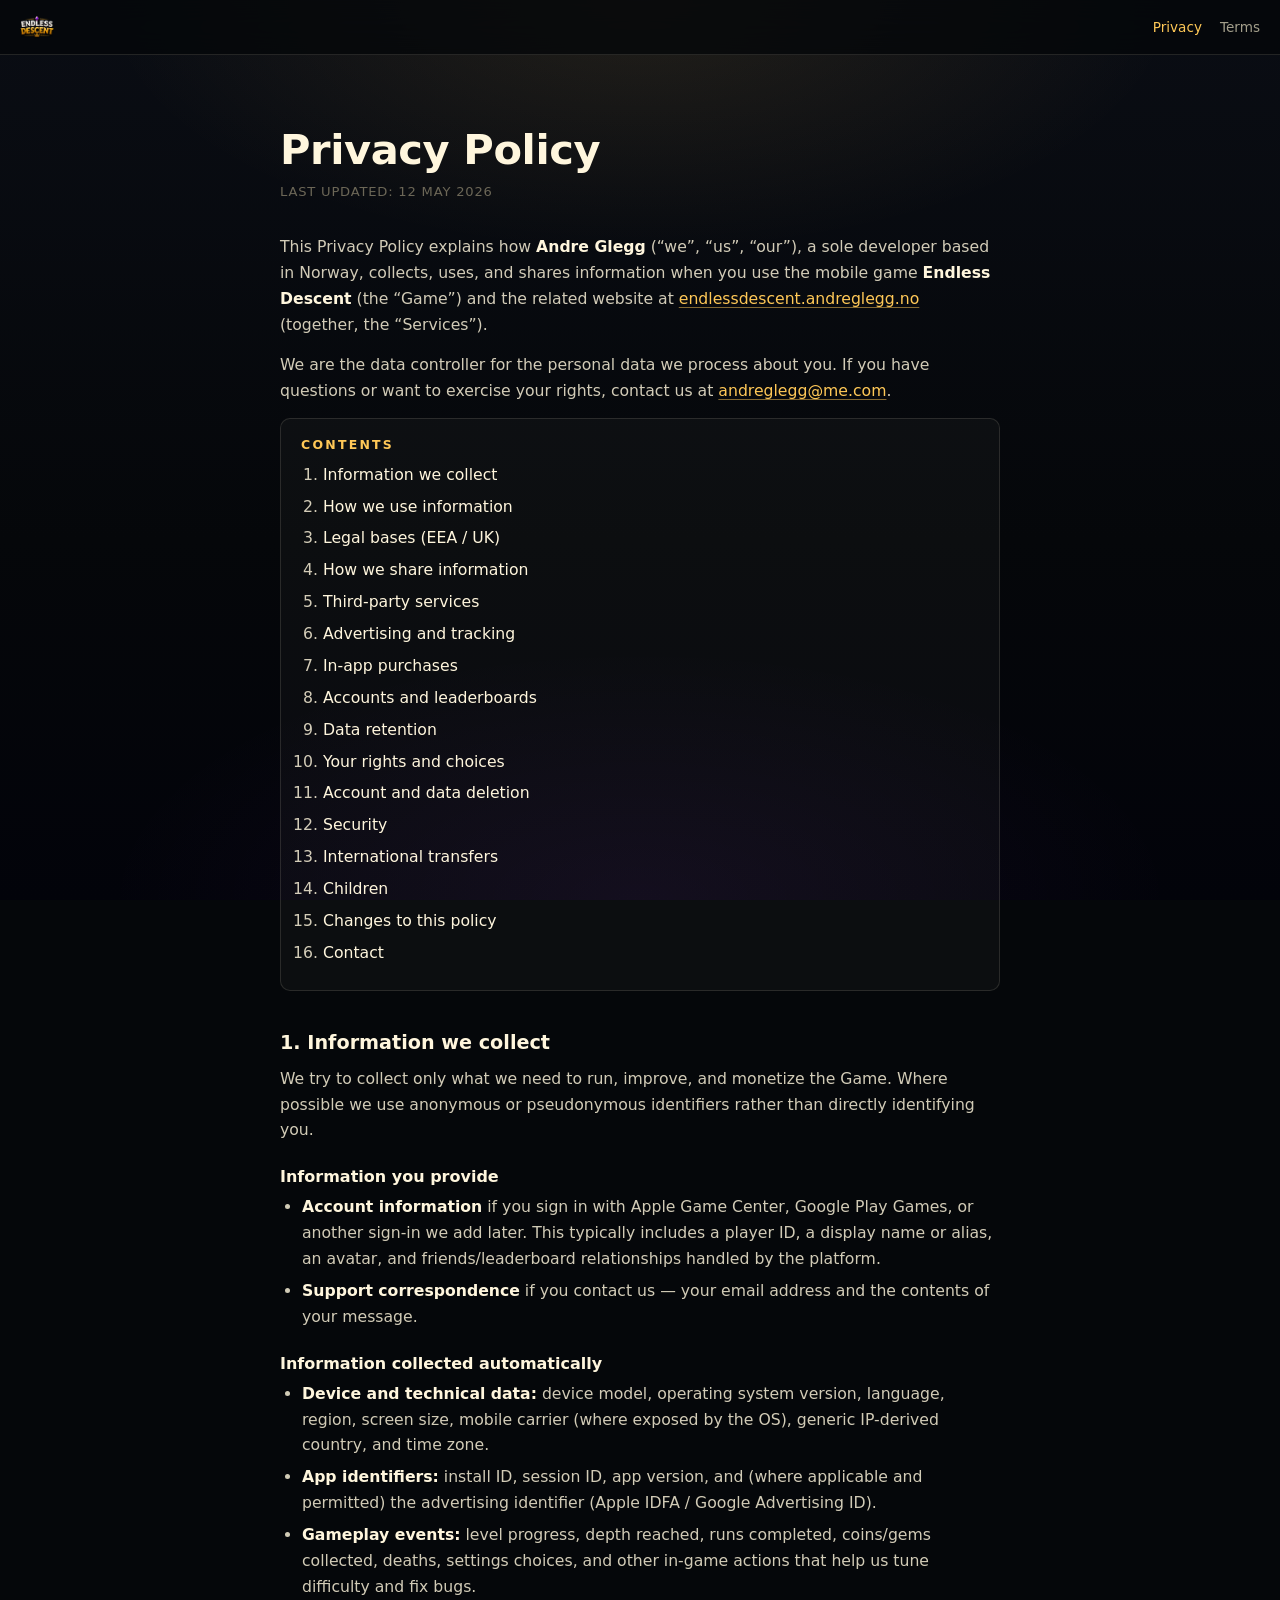
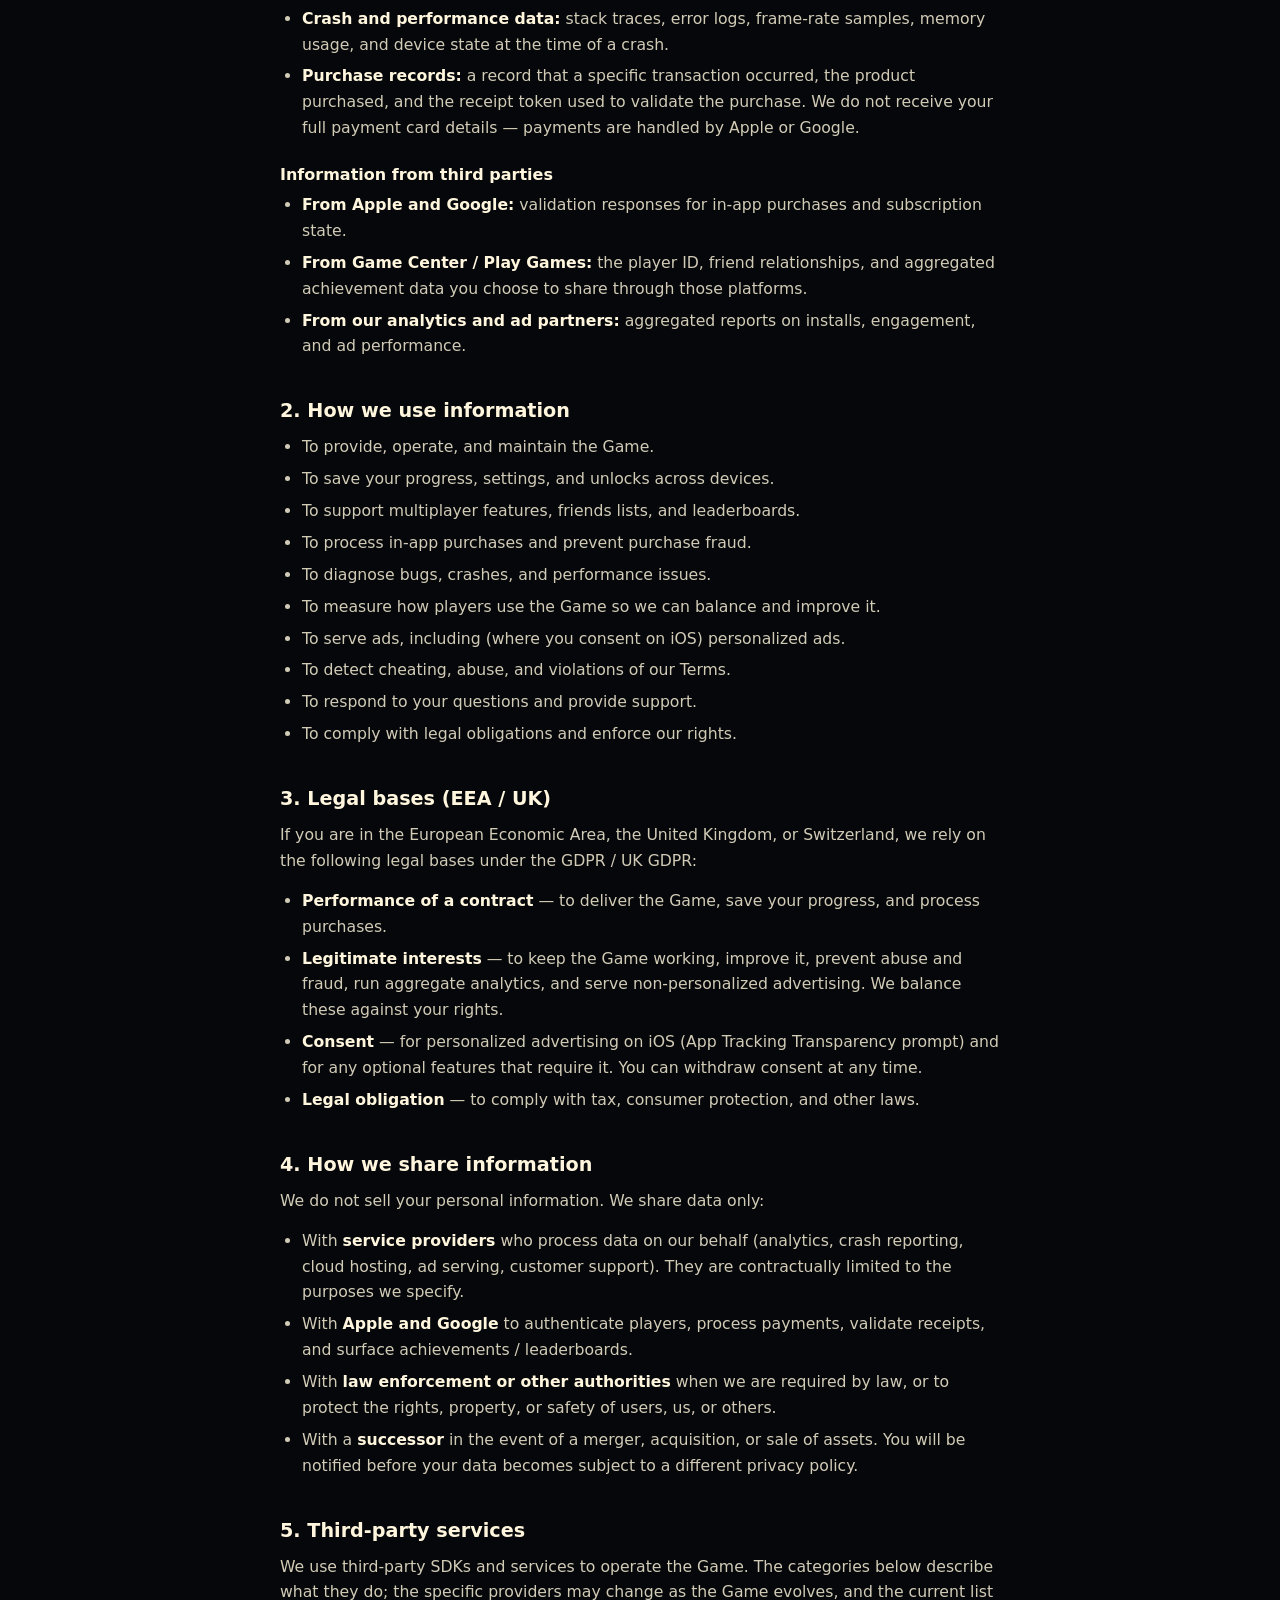
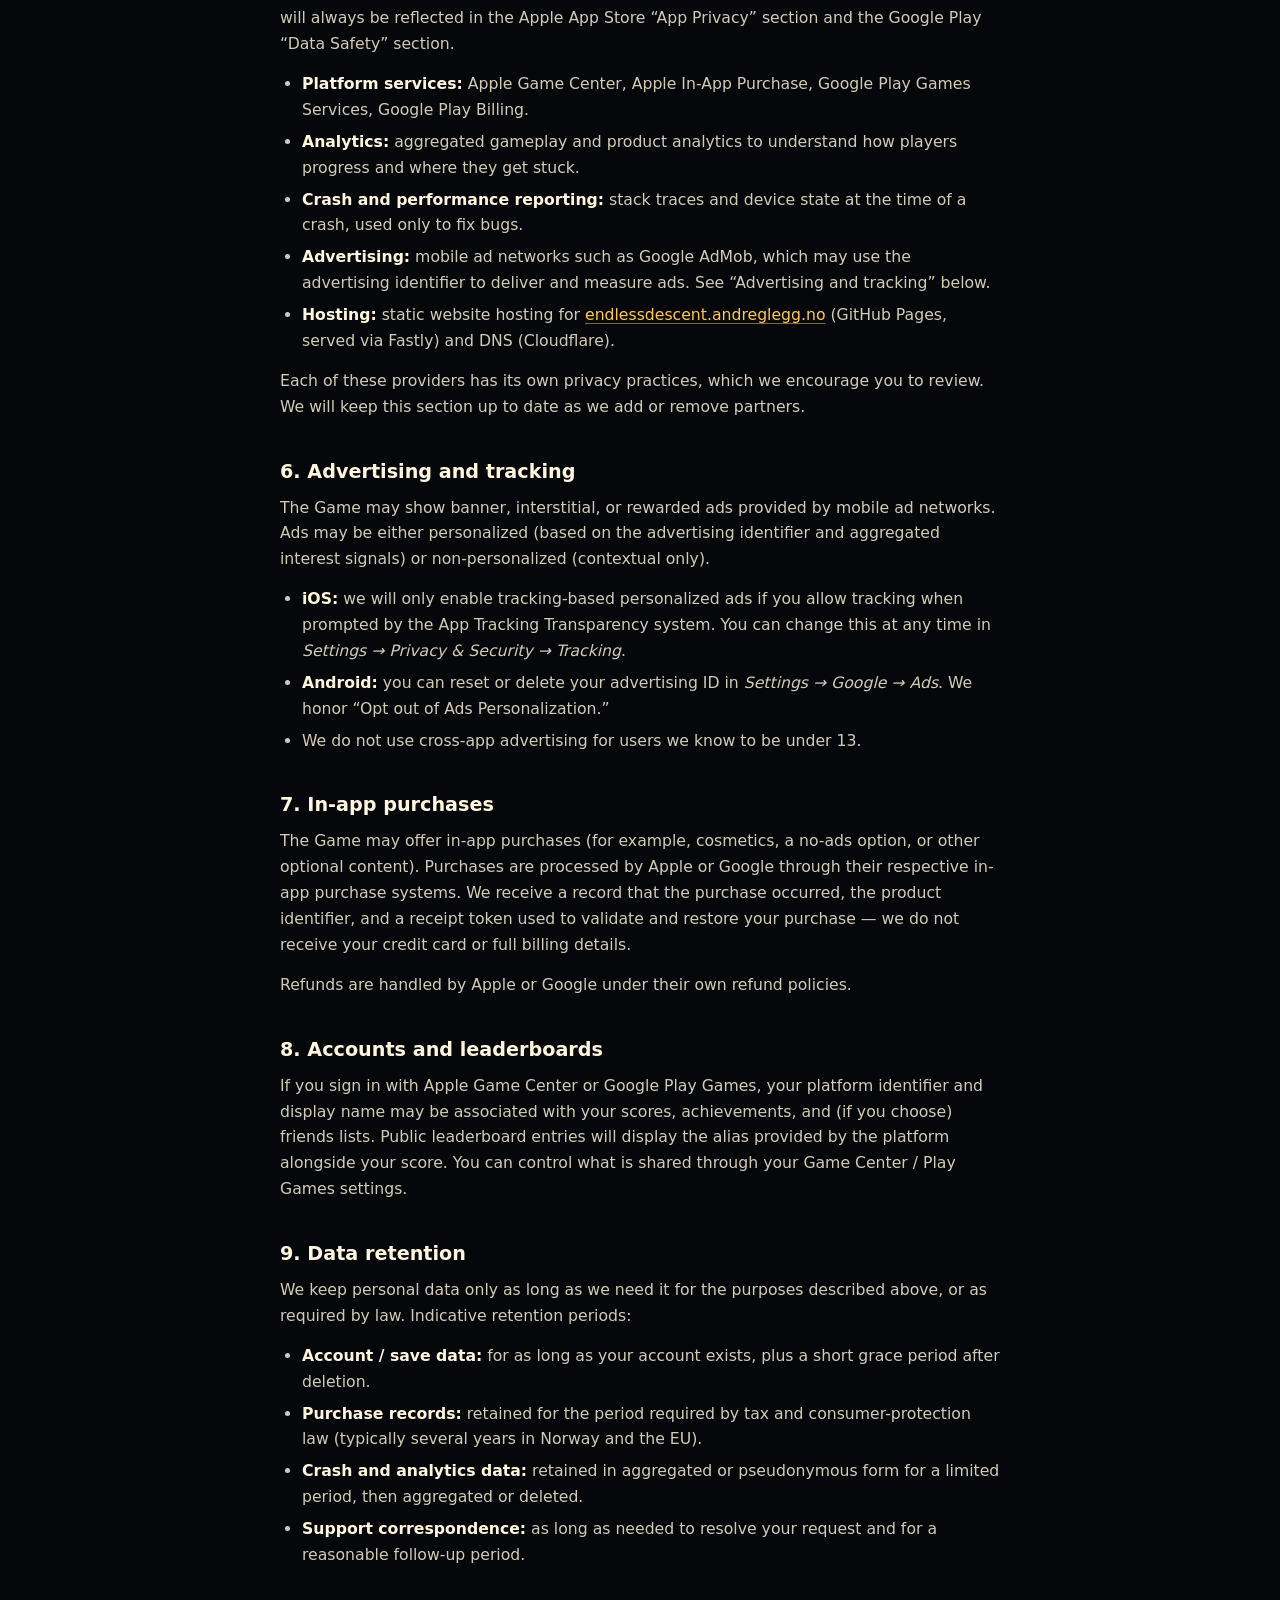
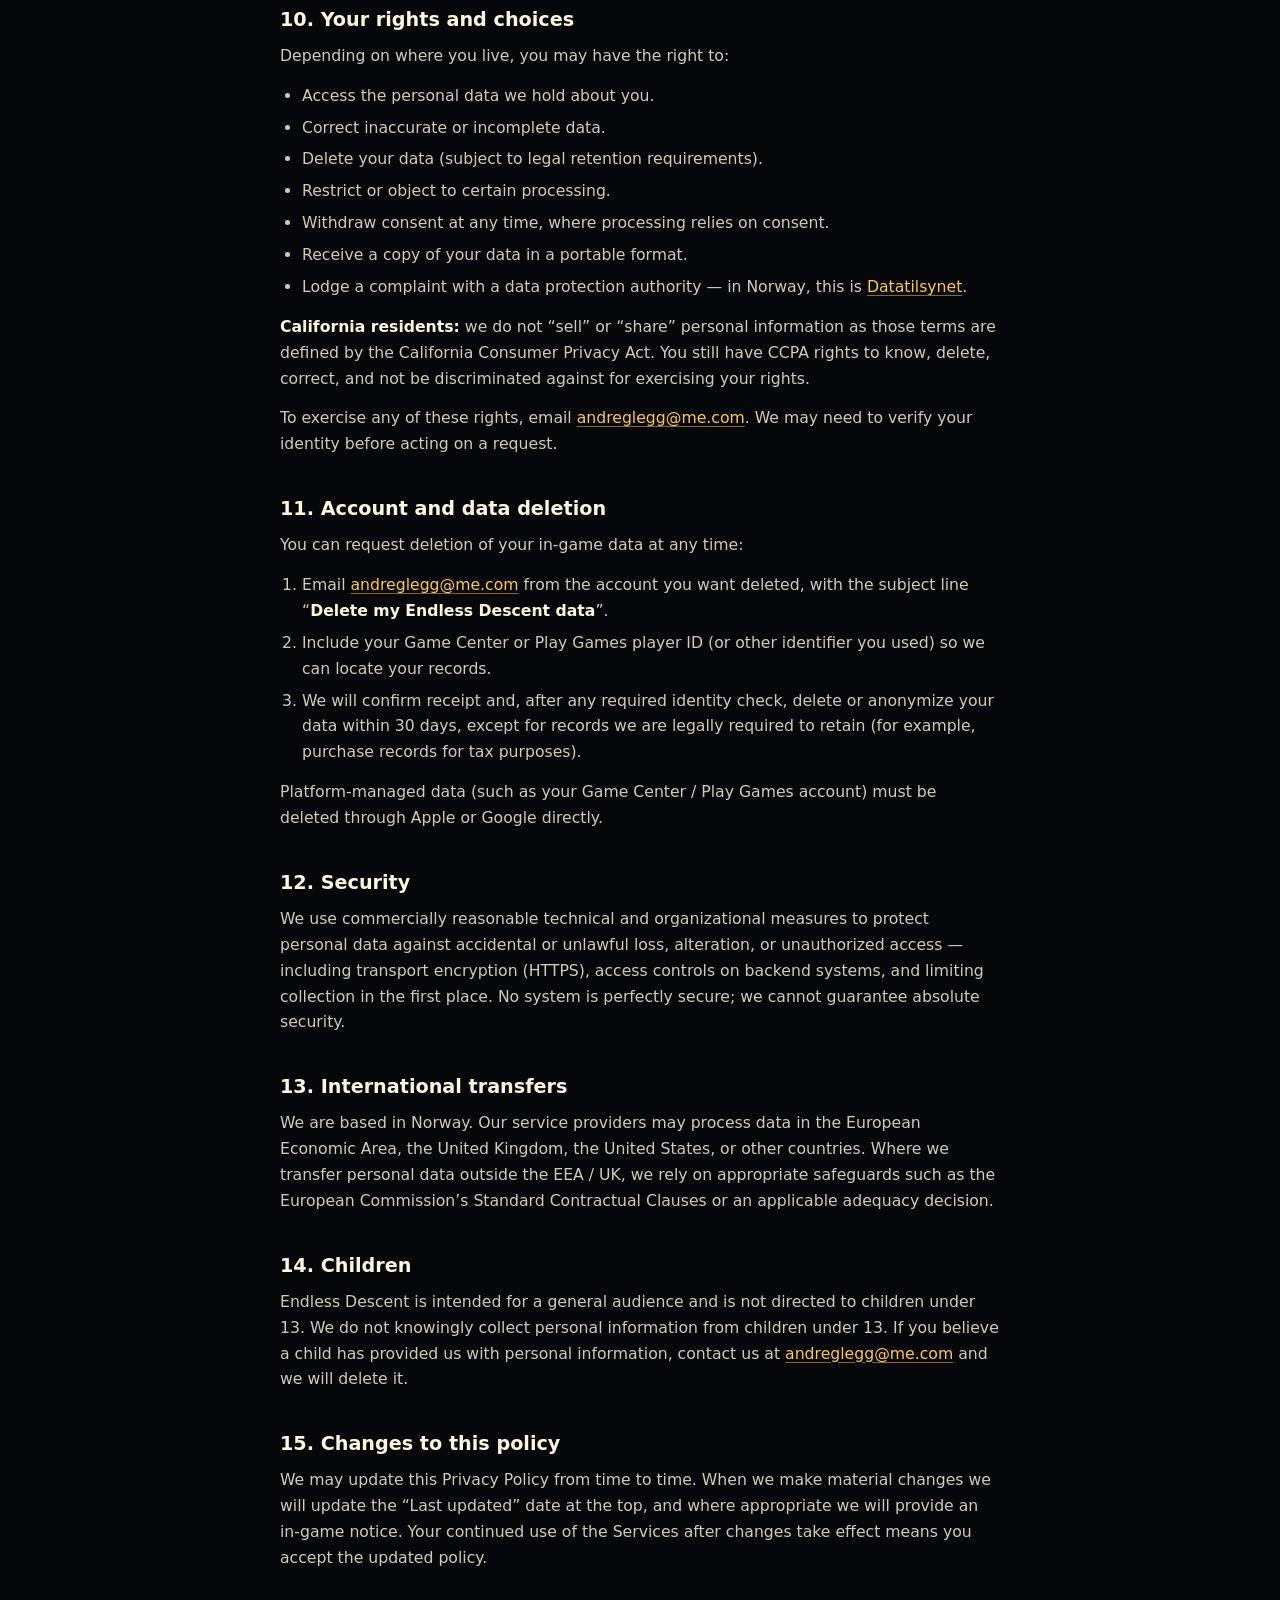
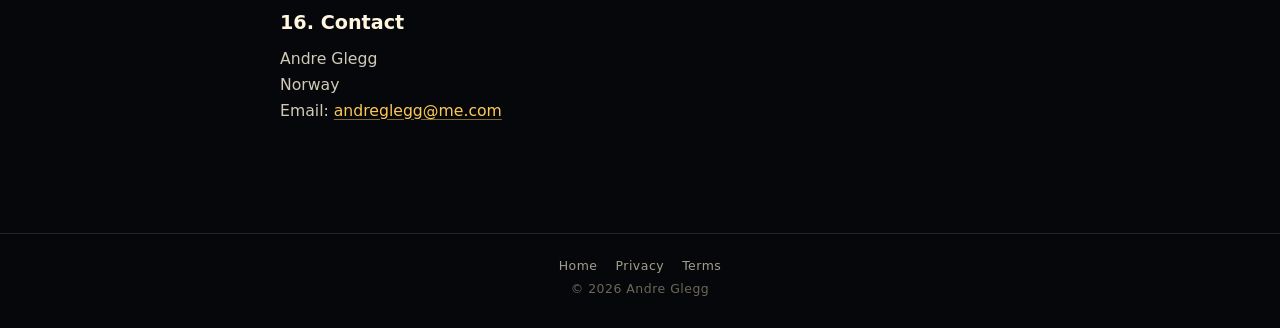
==== privacy/index.html @ 2d3dfd81 "Add Privacy Policy and Terms of Use pages Add /privacy/ and /terms/ as standalone pages with their o" ====
<!doctype html>
<html lang="en">
  <head>
    <meta charset="utf-8">
    <meta name="viewport" content="width=device-width, initial-scale=1, viewport-fit=cover">
    <title>Privacy Policy &middot; Endless Descent</title>
    <meta name="description" content="Privacy policy for the Endless Descent mobile game by Andre Glegg.">
    <meta name="robots" content="index, follow">
    <meta name="theme-color" content="#05070a">
    <link rel="canonical" href="https://endlessdescent.andreglegg.no/privacy/">
    <link rel="stylesheet" href="/docs.css">
  </head>
  <body>
    <header class="page-header">
      <a class="home" href="/">
        <img src="/assets/logo.webp" alt="Endless Descent">
      </a>
      <nav>
        <a href="/privacy/" aria-current="page">Privacy</a>
        <a href="/terms/">Terms</a>
      </nav>
    </header>

    <main class="doc">
      <h1>Privacy Policy</h1>
      <p class="meta">Last updated: 12 May 2026</p>

      <p>
        This Privacy Policy explains how <strong>Andre Glegg</strong>
        (&ldquo;we&rdquo;, &ldquo;us&rdquo;, &ldquo;our&rdquo;), a sole developer based
        in Norway, collects, uses, and shares information when you use the mobile
        game <strong>Endless Descent</strong> (the &ldquo;Game&rdquo;) and the
        related website at
        <a href="https://endlessdescent.andreglegg.no/">endlessdescent.andreglegg.no</a>
        (together, the &ldquo;Services&rdquo;).
      </p>

      <p>
        We are the data controller for the personal data we process about you.
        If you have questions or want to exercise your rights, contact us at
        <a href="mailto:andreglegg@me.com">andreglegg@me.com</a>.
      </p>

      <div class="toc">
        <h2>Contents</h2>
        <ol>
          <li><a href="#info">Information we collect</a></li>
          <li><a href="#use">How we use information</a></li>
          <li><a href="#legal">Legal bases (EEA / UK)</a></li>
          <li><a href="#sharing">How we share information</a></li>
          <li><a href="#third-parties">Third-party services</a></li>
          <li><a href="#ads">Advertising and tracking</a></li>
          <li><a href="#purchases">In-app purchases</a></li>
          <li><a href="#accounts">Accounts and leaderboards</a></li>
          <li><a href="#retention">Data retention</a></li>
          <li><a href="#rights">Your rights and choices</a></li>
          <li><a href="#deletion">Account and data deletion</a></li>
          <li><a href="#security">Security</a></li>
          <li><a href="#transfers">International transfers</a></li>
          <li><a href="#children">Children</a></li>
          <li><a href="#changes">Changes to this policy</a></li>
          <li><a href="#contact">Contact</a></li>
        </ol>
      </div>

      <h2 id="info">1. Information we collect</h2>

      <p>
        We try to collect only what we need to run, improve, and monetize the
        Game. Where possible we use anonymous or pseudonymous identifiers
        rather than directly identifying you.
      </p>

      <h3>Information you provide</h3>
      <ul>
        <li>
          <strong>Account information</strong> if you sign in with Apple Game Center,
          Google Play Games, or another sign-in we add later. This typically includes
          a player ID, a display name or alias, an avatar, and friends/leaderboard
          relationships handled by the platform.
        </li>
        <li>
          <strong>Support correspondence</strong> if you contact us &mdash; your email
          address and the contents of your message.
        </li>
      </ul>

      <h3>Information collected automatically</h3>
      <ul>
        <li>
          <strong>Device and technical data:</strong> device model, operating system
          version, language, region, screen size, mobile carrier (where exposed by
          the OS), generic IP-derived country, and time zone.
        </li>
        <li>
          <strong>App identifiers:</strong> install ID, session ID, app version,
          and (where applicable and permitted) the advertising identifier
          (Apple IDFA / Google Advertising ID).
        </li>
        <li>
          <strong>Gameplay events:</strong> level progress, depth reached, runs
          completed, coins/gems collected, deaths, settings choices, and other
          in-game actions that help us tune difficulty and fix bugs.
        </li>
        <li>
          <strong>Crash and performance data:</strong> stack traces, error logs,
          frame-rate samples, memory usage, and device state at the time of a crash.
        </li>
        <li>
          <strong>Purchase records:</strong> a record that a specific transaction
          occurred, the product purchased, and the receipt token used to validate
          the purchase. We do not receive your full payment card details &mdash;
          payments are handled by Apple or Google.
        </li>
      </ul>

      <h3>Information from third parties</h3>
      <ul>
        <li>
          <strong>From Apple and Google:</strong> validation responses for in-app
          purchases and subscription state.
        </li>
        <li>
          <strong>From Game Center / Play Games:</strong> the player ID, friend
          relationships, and aggregated achievement data you choose to share through
          those platforms.
        </li>
        <li>
          <strong>From our analytics and ad partners:</strong> aggregated reports
          on installs, engagement, and ad performance.
        </li>
      </ul>

      <h2 id="use">2. How we use information</h2>
      <ul>
        <li>To provide, operate, and maintain the Game.</li>
        <li>To save your progress, settings, and unlocks across devices.</li>
        <li>To support multiplayer features, friends lists, and leaderboards.</li>
        <li>To process in-app purchases and prevent purchase fraud.</li>
        <li>To diagnose bugs, crashes, and performance issues.</li>
        <li>To measure how players use the Game so we can balance and improve it.</li>
        <li>To serve ads, including (where you consent on iOS) personalized ads.</li>
        <li>To detect cheating, abuse, and violations of our Terms.</li>
        <li>To respond to your questions and provide support.</li>
        <li>To comply with legal obligations and enforce our rights.</li>
      </ul>

      <h2 id="legal">3. Legal bases (EEA / UK)</h2>
      <p>
        If you are in the European Economic Area, the United Kingdom, or Switzerland,
        we rely on the following legal bases under the GDPR / UK GDPR:
      </p>
      <ul>
        <li>
          <strong>Performance of a contract</strong> &mdash; to deliver the Game,
          save your progress, and process purchases.
        </li>
        <li>
          <strong>Legitimate interests</strong> &mdash; to keep the Game working,
          improve it, prevent abuse and fraud, run aggregate analytics, and serve
          non-personalized advertising. We balance these against your rights.
        </li>
        <li>
          <strong>Consent</strong> &mdash; for personalized advertising on iOS
          (App Tracking Transparency prompt) and for any optional features that
          require it. You can withdraw consent at any time.
        </li>
        <li>
          <strong>Legal obligation</strong> &mdash; to comply with tax, consumer
          protection, and other laws.
        </li>
      </ul>

      <h2 id="sharing">4. How we share information</h2>
      <p>We do not sell your personal information. We share data only:</p>
      <ul>
        <li>
          With <strong>service providers</strong> who process data on our behalf
          (analytics, crash reporting, cloud hosting, ad serving, customer support).
          They are contractually limited to the purposes we specify.
        </li>
        <li>
          With <strong>Apple and Google</strong> to authenticate players, process
          payments, validate receipts, and surface achievements / leaderboards.
        </li>
        <li>
          With <strong>law enforcement or other authorities</strong> when we are
          required by law, or to protect the rights, property, or safety of users,
          us, or others.
        </li>
        <li>
          With a <strong>successor</strong> in the event of a merger, acquisition,
          or sale of assets. You will be notified before your data becomes subject
          to a different privacy policy.
        </li>
      </ul>

      <h2 id="third-parties">5. Third-party services</h2>
      <p>
        We use third-party SDKs and services to operate the Game. The categories
        below describe what they do; the specific providers may change as the Game
        evolves, and the current list will always be reflected in the Apple App Store
        &ldquo;App Privacy&rdquo; section and the Google Play &ldquo;Data Safety&rdquo;
        section.
      </p>
      <ul>
        <li>
          <strong>Platform services:</strong> Apple Game Center, Apple In-App
          Purchase, Google Play Games Services, Google Play Billing.
        </li>
        <li>
          <strong>Analytics:</strong> aggregated gameplay and product analytics
          to understand how players progress and where they get stuck.
        </li>
        <li>
          <strong>Crash and performance reporting:</strong> stack traces and device
          state at the time of a crash, used only to fix bugs.
        </li>
        <li>
          <strong>Advertising:</strong> mobile ad networks such as Google AdMob,
          which may use the advertising identifier to deliver and measure ads.
          See &ldquo;Advertising and tracking&rdquo; below.
        </li>
        <li>
          <strong>Hosting:</strong> static website hosting for
          <a href="https://endlessdescent.andreglegg.no/">endlessdescent.andreglegg.no</a>
          (GitHub Pages, served via Fastly) and DNS (Cloudflare).
        </li>
      </ul>
      <p>
        Each of these providers has its own privacy practices, which we encourage
        you to review. We will keep this section up to date as we add or remove
        partners.
      </p>

      <h2 id="ads">6. Advertising and tracking</h2>
      <p>
        The Game may show banner, interstitial, or rewarded ads provided by mobile
        ad networks. Ads may be either personalized (based on the advertising
        identifier and aggregated interest signals) or non-personalized
        (contextual only).
      </p>
      <ul>
        <li>
          <strong>iOS:</strong> we will only enable tracking-based personalized ads
          if you allow tracking when prompted by the App Tracking Transparency
          system. You can change this at any time in
          <em>Settings &rarr; Privacy &amp; Security &rarr; Tracking</em>.
        </li>
        <li>
          <strong>Android:</strong> you can reset or delete your advertising ID in
          <em>Settings &rarr; Google &rarr; Ads</em>. We honor &ldquo;Opt out of
          Ads Personalization.&rdquo;
        </li>
        <li>
          We do not use cross-app advertising for users we know to be under 13.
        </li>
      </ul>

      <h2 id="purchases">7. In-app purchases</h2>
      <p>
        The Game may offer in-app purchases (for example, cosmetics, a no-ads
        option, or other optional content). Purchases are processed by Apple or
        Google through their respective in-app purchase systems. We receive a
        record that the purchase occurred, the product identifier, and a receipt
        token used to validate and restore your purchase &mdash; we do not receive
        your credit card or full billing details.
      </p>
      <p>
        Refunds are handled by Apple or Google under their own refund policies.
      </p>

      <h2 id="accounts">8. Accounts and leaderboards</h2>
      <p>
        If you sign in with Apple Game Center or Google Play Games, your platform
        identifier and display name may be associated with your scores, achievements,
        and (if you choose) friends lists. Public leaderboard entries will display
        the alias provided by the platform alongside your score. You can control
        what is shared through your Game Center / Play Games settings.
      </p>

      <h2 id="retention">9. Data retention</h2>
      <p>
        We keep personal data only as long as we need it for the purposes described
        above, or as required by law. Indicative retention periods:
      </p>
      <ul>
        <li>
          <strong>Account / save data:</strong> for as long as your account exists,
          plus a short grace period after deletion.
        </li>
        <li>
          <strong>Purchase records:</strong> retained for the period required by
          tax and consumer-protection law (typically several years in Norway and
          the EU).
        </li>
        <li>
          <strong>Crash and analytics data:</strong> retained in aggregated or
          pseudonymous form for a limited period, then aggregated or deleted.
        </li>
        <li>
          <strong>Support correspondence:</strong> as long as needed to resolve
          your request and for a reasonable follow-up period.
        </li>
      </ul>

      <h2 id="rights">10. Your rights and choices</h2>
      <p>
        Depending on where you live, you may have the right to:
      </p>
      <ul>
        <li>Access the personal data we hold about you.</li>
        <li>Correct inaccurate or incomplete data.</li>
        <li>Delete your data (subject to legal retention requirements).</li>
        <li>Restrict or object to certain processing.</li>
        <li>Withdraw consent at any time, where processing relies on consent.</li>
        <li>Receive a copy of your data in a portable format.</li>
        <li>
          Lodge a complaint with a data protection authority &mdash; in Norway,
          this is
          <a href="https://www.datatilsynet.no/">Datatilsynet</a>.
        </li>
      </ul>
      <p>
        <strong>California residents:</strong> we do not &ldquo;sell&rdquo; or
        &ldquo;share&rdquo; personal information as those terms are defined by the
        California Consumer Privacy Act. You still have CCPA rights to know, delete,
        correct, and not be discriminated against for exercising your rights.
      </p>
      <p>
        To exercise any of these rights, email
        <a href="mailto:andreglegg@me.com">andreglegg@me.com</a>. We may need to
        verify your identity before acting on a request.
      </p>

      <h2 id="deletion">11. Account and data deletion</h2>
      <p>
        You can request deletion of your in-game data at any time:
      </p>
      <ol>
        <li>
          Email <a href="mailto:andreglegg@me.com">andreglegg@me.com</a> from the
          account you want deleted, with the subject line
          &ldquo;<strong>Delete my Endless Descent data</strong>&rdquo;.
        </li>
        <li>
          Include your Game Center or Play Games player ID (or other identifier you
          used) so we can locate your records.
        </li>
        <li>
          We will confirm receipt and, after any required identity check, delete or
          anonymize your data within 30 days, except for records we are legally
          required to retain (for example, purchase records for tax purposes).
        </li>
      </ol>
      <p>
        Platform-managed data (such as your Game Center / Play Games account) must
        be deleted through Apple or Google directly.
      </p>

      <h2 id="security">12. Security</h2>
      <p>
        We use commercially reasonable technical and organizational measures to
        protect personal data against accidental or unlawful loss, alteration, or
        unauthorized access &mdash; including transport encryption (HTTPS), access
        controls on backend systems, and limiting collection in the first place.
        No system is perfectly secure; we cannot guarantee absolute security.
      </p>

      <h2 id="transfers">13. International transfers</h2>
      <p>
        We are based in Norway. Our service providers may process data in the
        European Economic Area, the United Kingdom, the United States, or other
        countries. Where we transfer personal data outside the EEA / UK, we rely
        on appropriate safeguards such as the European Commission&rsquo;s Standard
        Contractual Clauses or an applicable adequacy decision.
      </p>

      <h2 id="children">14. Children</h2>
      <p>
        Endless Descent is intended for a general audience and is not directed to
        children under 13. We do not knowingly collect personal information from
        children under 13. If you believe a child has provided us with personal
        information, contact us at
        <a href="mailto:andreglegg@me.com">andreglegg@me.com</a> and we will delete
        it.
      </p>

      <h2 id="changes">15. Changes to this policy</h2>
      <p>
        We may update this Privacy Policy from time to time. When we make material
        changes we will update the &ldquo;Last updated&rdquo; date at the top, and
        where appropriate we will provide an in-game notice. Your continued use of
        the Services after changes take effect means you accept the updated policy.
      </p>

      <h2 id="contact">16. Contact</h2>
      <p>
        Andre Glegg<br>
        Norway<br>
        Email: <a href="mailto:andreglegg@me.com">andreglegg@me.com</a>
      </p>
    </main>

    <footer class="page-footer">
      <nav>
        <a href="/">Home</a>
        <a href="/privacy/">Privacy</a>
        <a href="/terms/">Terms</a>
      </nav>
      &copy; 2026 Andre Glegg
    </footer>
  </body>
</html>
---- docs.css ----
:root {
  --ink: #fff6dd;
  --muted: #a39e8b;
  --dim: #6c6757;
  --gold: #ffc857;
  --bg: #05070a;
  --line: rgba(255, 246, 221, 0.12);
  --card: rgba(255, 246, 221, 0.03);
  color-scheme: dark;
  font-family:
    Inter, ui-sans-serif, system-ui, -apple-system, BlinkMacSystemFont,
    "Segoe UI", sans-serif;
}

* { box-sizing: border-box; }

html, body {
  margin: 0;
  background: var(--bg);
  color: var(--ink);
}

body {
  position: relative;
  background:
    radial-gradient(ellipse 60% 40% at 50% 0%, rgba(255, 200, 87, 0.10), transparent 70%),
    radial-gradient(ellipse 60% 40% at 50% 100%, rgba(182, 76, 255, 0.06), transparent 70%),
    linear-gradient(180deg, #0a0d14 0%, #05070a 60%, #02030a 100%);
  background-attachment: fixed;
  -webkit-text-size-adjust: 100%;
  -webkit-font-smoothing: antialiased;
}

.page-header {
  position: sticky;
  top: 0;
  z-index: 10;
  display: flex;
  align-items: center;
  gap: 16px;
  padding: 16px 20px;
  border-bottom: 1px solid var(--line);
  background: rgba(5, 7, 10, 0.78);
  backdrop-filter: blur(14px);
}

.page-header .home {
  display: inline-flex;
  align-items: center;
  gap: 10px;
  color: var(--ink);
  text-decoration: none;
  font-weight: 700;
  font-size: 0.9rem;
  letter-spacing: 0.04em;
}

.page-header .home img {
  height: 22px;
  width: auto;
  display: block;
  filter: drop-shadow(0 1px 0 rgba(0,0,0,0.4));
}

.page-header nav {
  margin-left: auto;
  display: flex;
  gap: 18px;
  font-size: 0.85rem;
}

.page-header nav a {
  color: var(--muted);
  text-decoration: none;
}

.page-header nav a[aria-current="page"],
.page-header nav a:hover {
  color: var(--gold);
}

main.doc {
  width: min(720px, calc(100% - 40px));
  margin: 0 auto;
  padding: clamp(40px, 6vw, 72px) 0 96px;
}

.doc h1 {
  margin: 0 0 8px;
  font-size: clamp(1.9rem, 4.5vw, 2.6rem);
  line-height: 1.1;
  letter-spacing: -0.01em;
}

.doc .meta {
  margin: 0 0 32px;
  color: var(--dim);
  font-size: 0.82rem;
  letter-spacing: 0.06em;
  text-transform: uppercase;
}

.doc h2 {
  margin: 40px 0 12px;
  font-size: 1.2rem;
  letter-spacing: 0;
  color: var(--ink);
}

.doc h3 {
  margin: 24px 0 8px;
  font-size: 1rem;
  color: var(--ink);
}

.doc p,
.doc li {
  color: rgba(255, 246, 221, 0.82);
  font-size: 0.98rem;
  line-height: 1.65;
}

.doc p { margin: 0 0 14px; }

.doc ul,
.doc ol {
  margin: 0 0 14px;
  padding-left: 22px;
}

.doc li { margin-bottom: 6px; }

.doc a {
  color: var(--gold);
  text-decoration: underline;
  text-underline-offset: 3px;
  text-decoration-color: rgba(255, 200, 87, 0.5);
}

.doc a:hover { text-decoration-color: var(--gold); }

.doc strong { color: var(--ink); }

.doc hr {
  border: 0;
  border-top: 1px solid var(--line);
  margin: 40px 0;
}

.callout {
  border: 1px solid var(--line);
  border-radius: 10px;
  background: var(--card);
  padding: 16px 18px;
  margin: 8px 0 16px;
}

.callout p:last-child { margin-bottom: 0; }

.toc {
  margin: 0 0 32px;
  padding: 18px 20px;
  border: 1px solid var(--line);
  border-radius: 10px;
  background: var(--card);
}

.toc h2 {
  margin: 0 0 10px;
  font-size: 0.78rem;
  letter-spacing: 0.18em;
  text-transform: uppercase;
  color: var(--gold);
}

.toc ol {
  margin: 0;
  padding-left: 22px;
  font-size: 0.92rem;
}

.toc a { color: var(--ink); text-decoration: none; }
.toc a:hover { color: var(--gold); }

.page-footer {
  border-top: 1px solid var(--line);
  padding: 24px 20px 32px;
  text-align: center;
  color: var(--dim);
  font-size: 0.78rem;
  letter-spacing: 0.04em;
}

.page-footer nav {
  margin-bottom: 8px;
  display: flex;
  justify-content: center;
  gap: 18px;
}

.page-footer nav a {
  color: var(--muted);
  text-decoration: none;
}

.page-footer nav a:hover { color: var(--gold); }
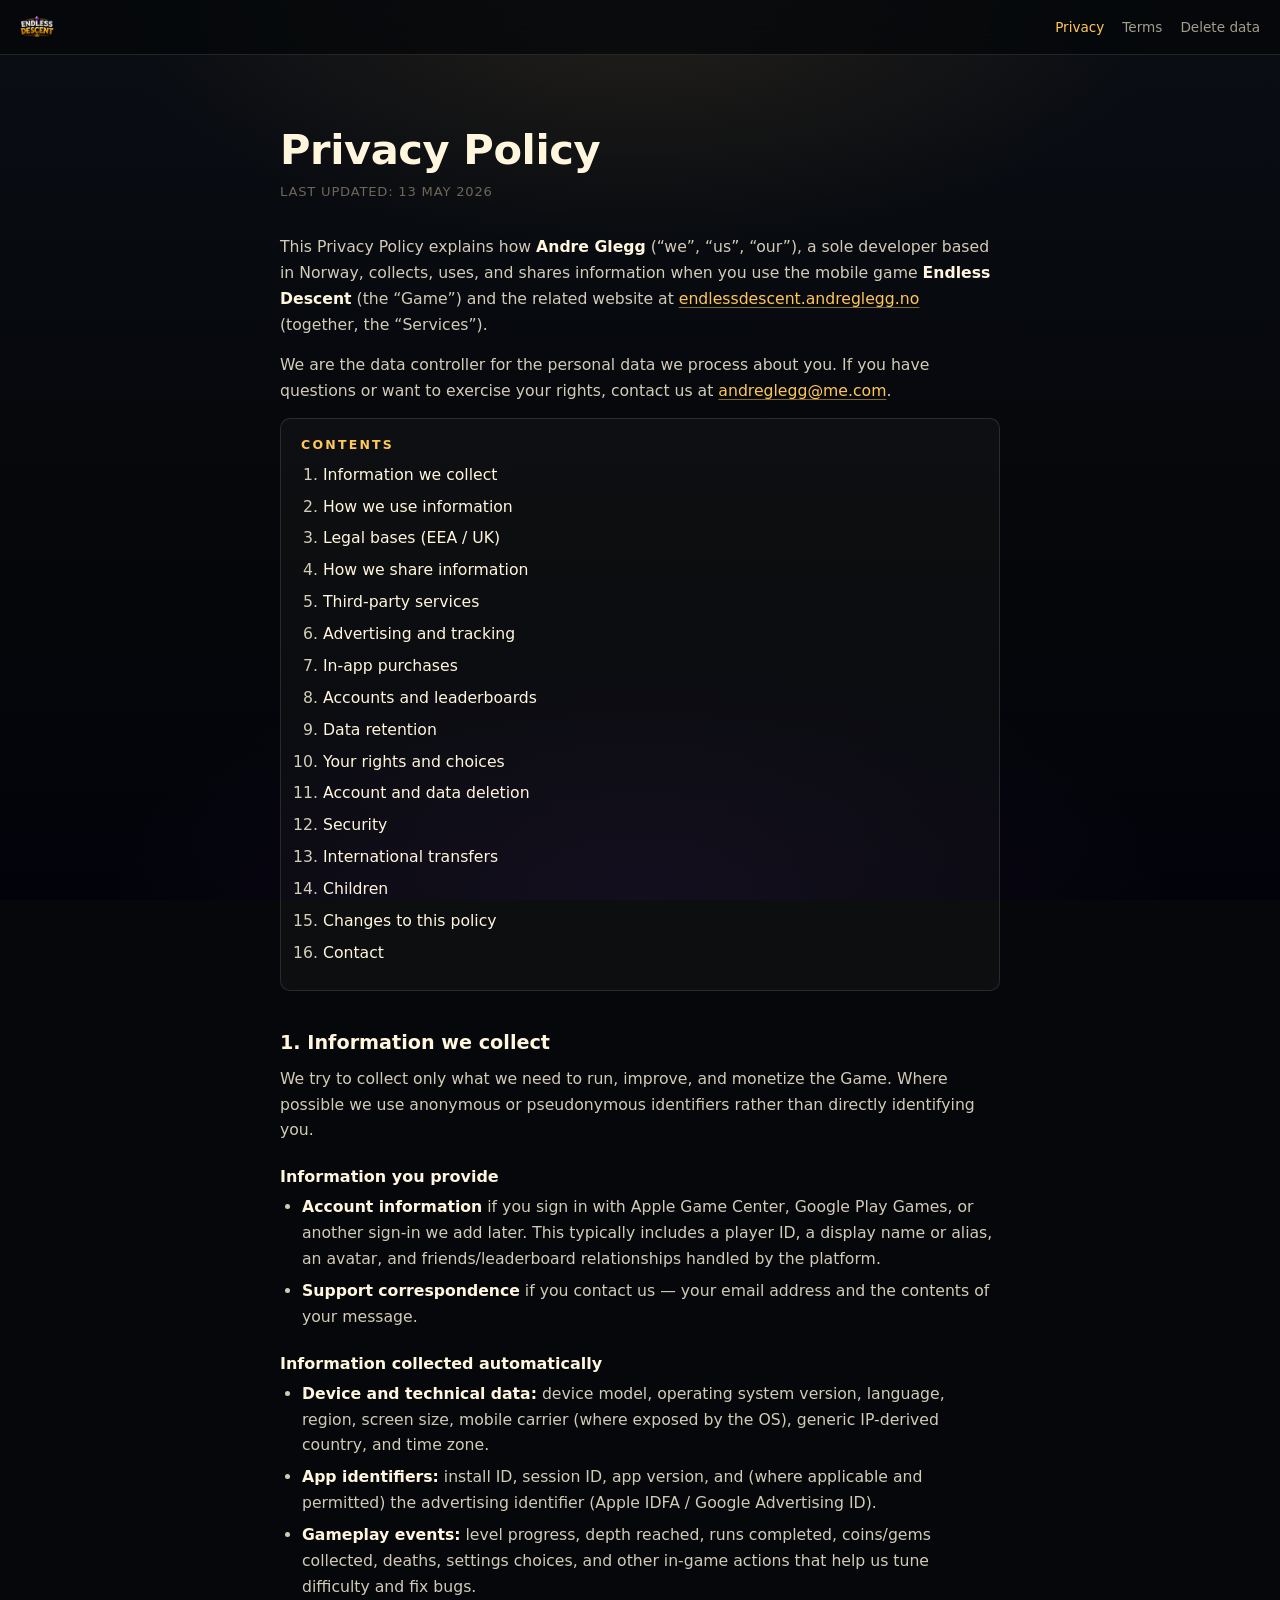
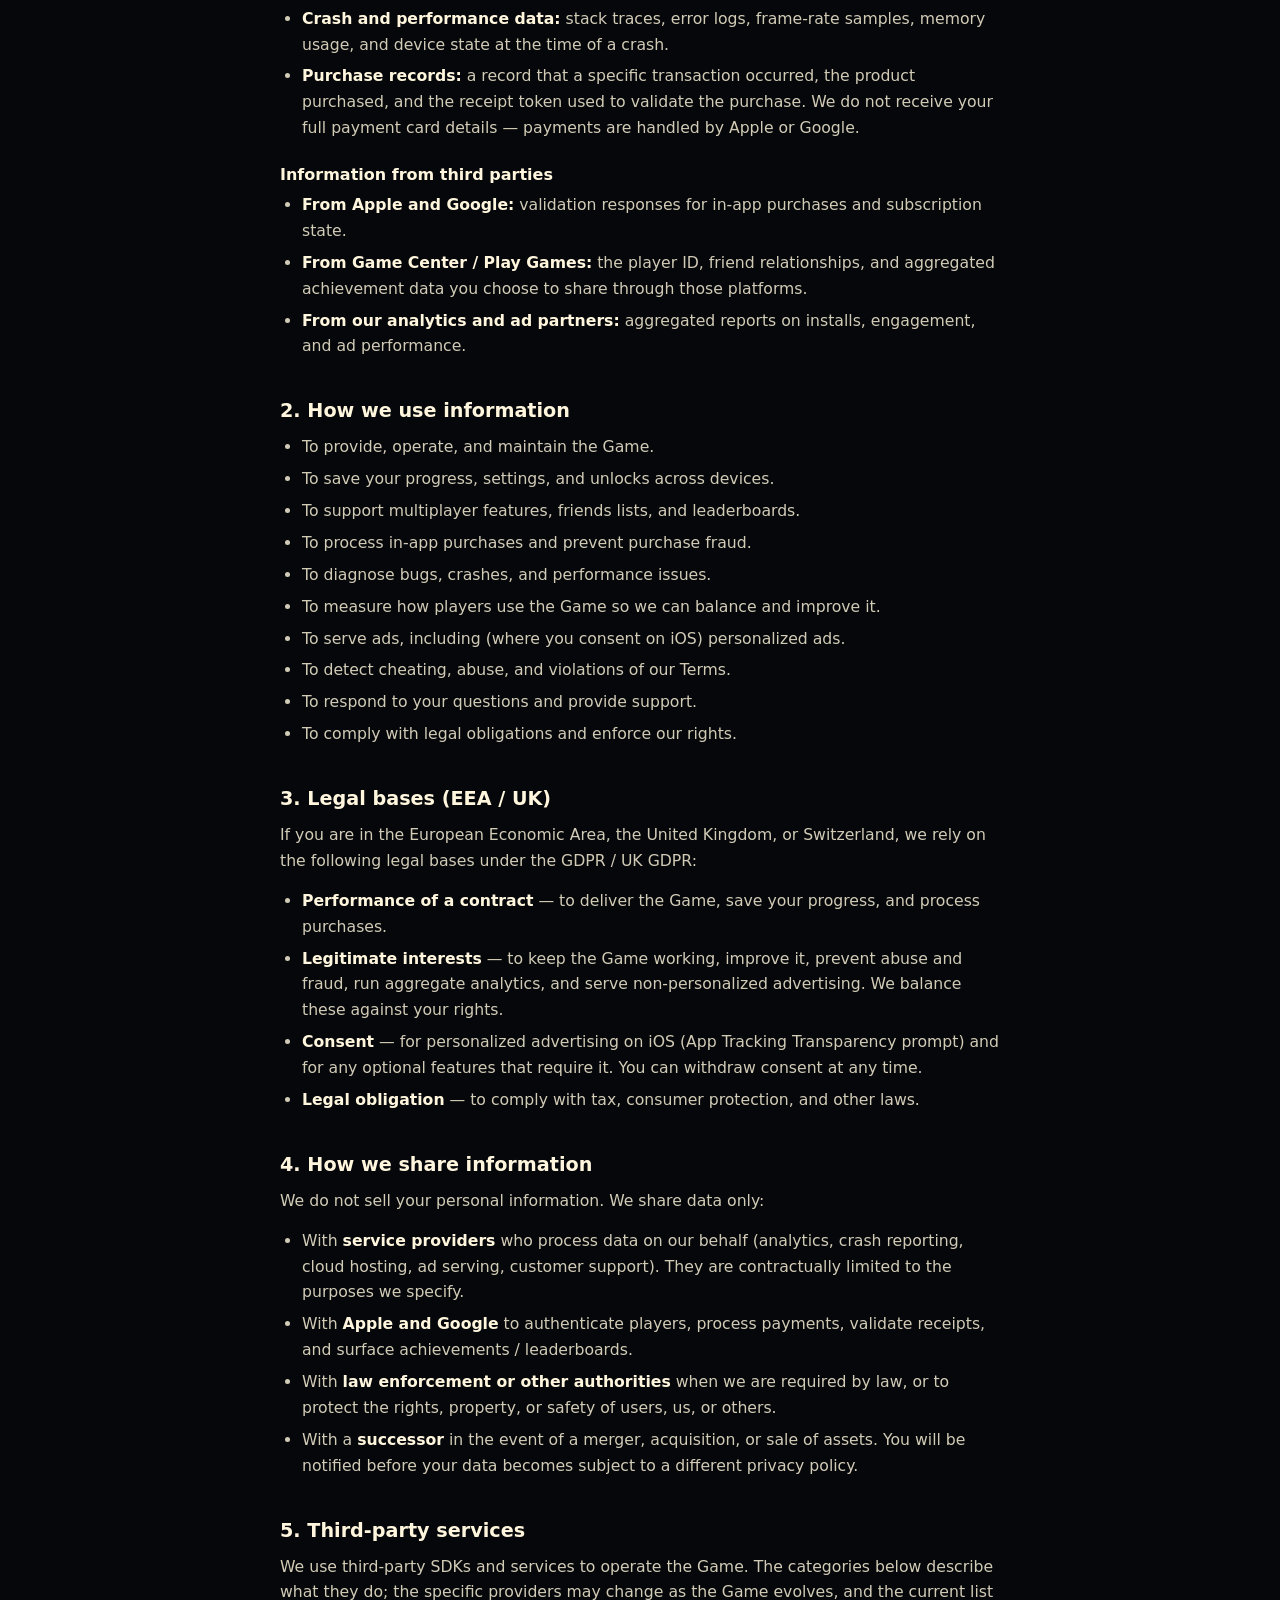
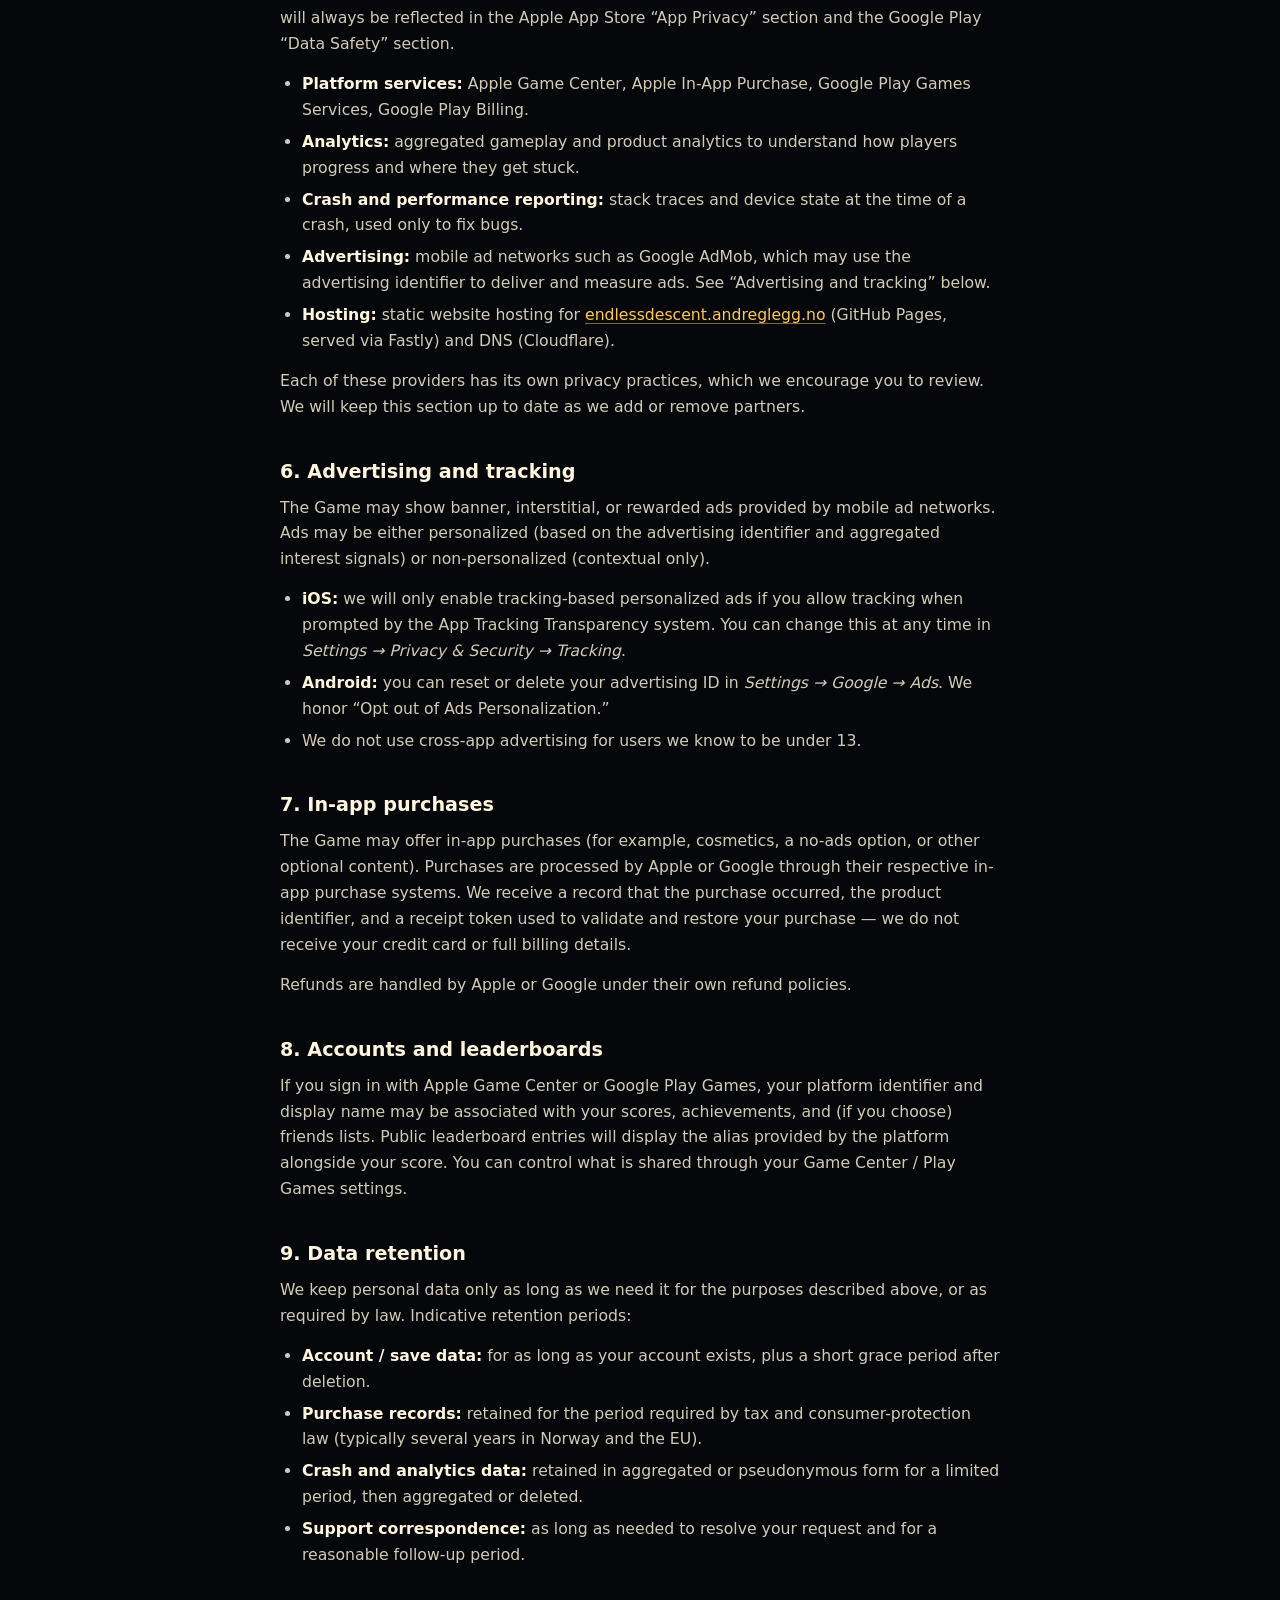
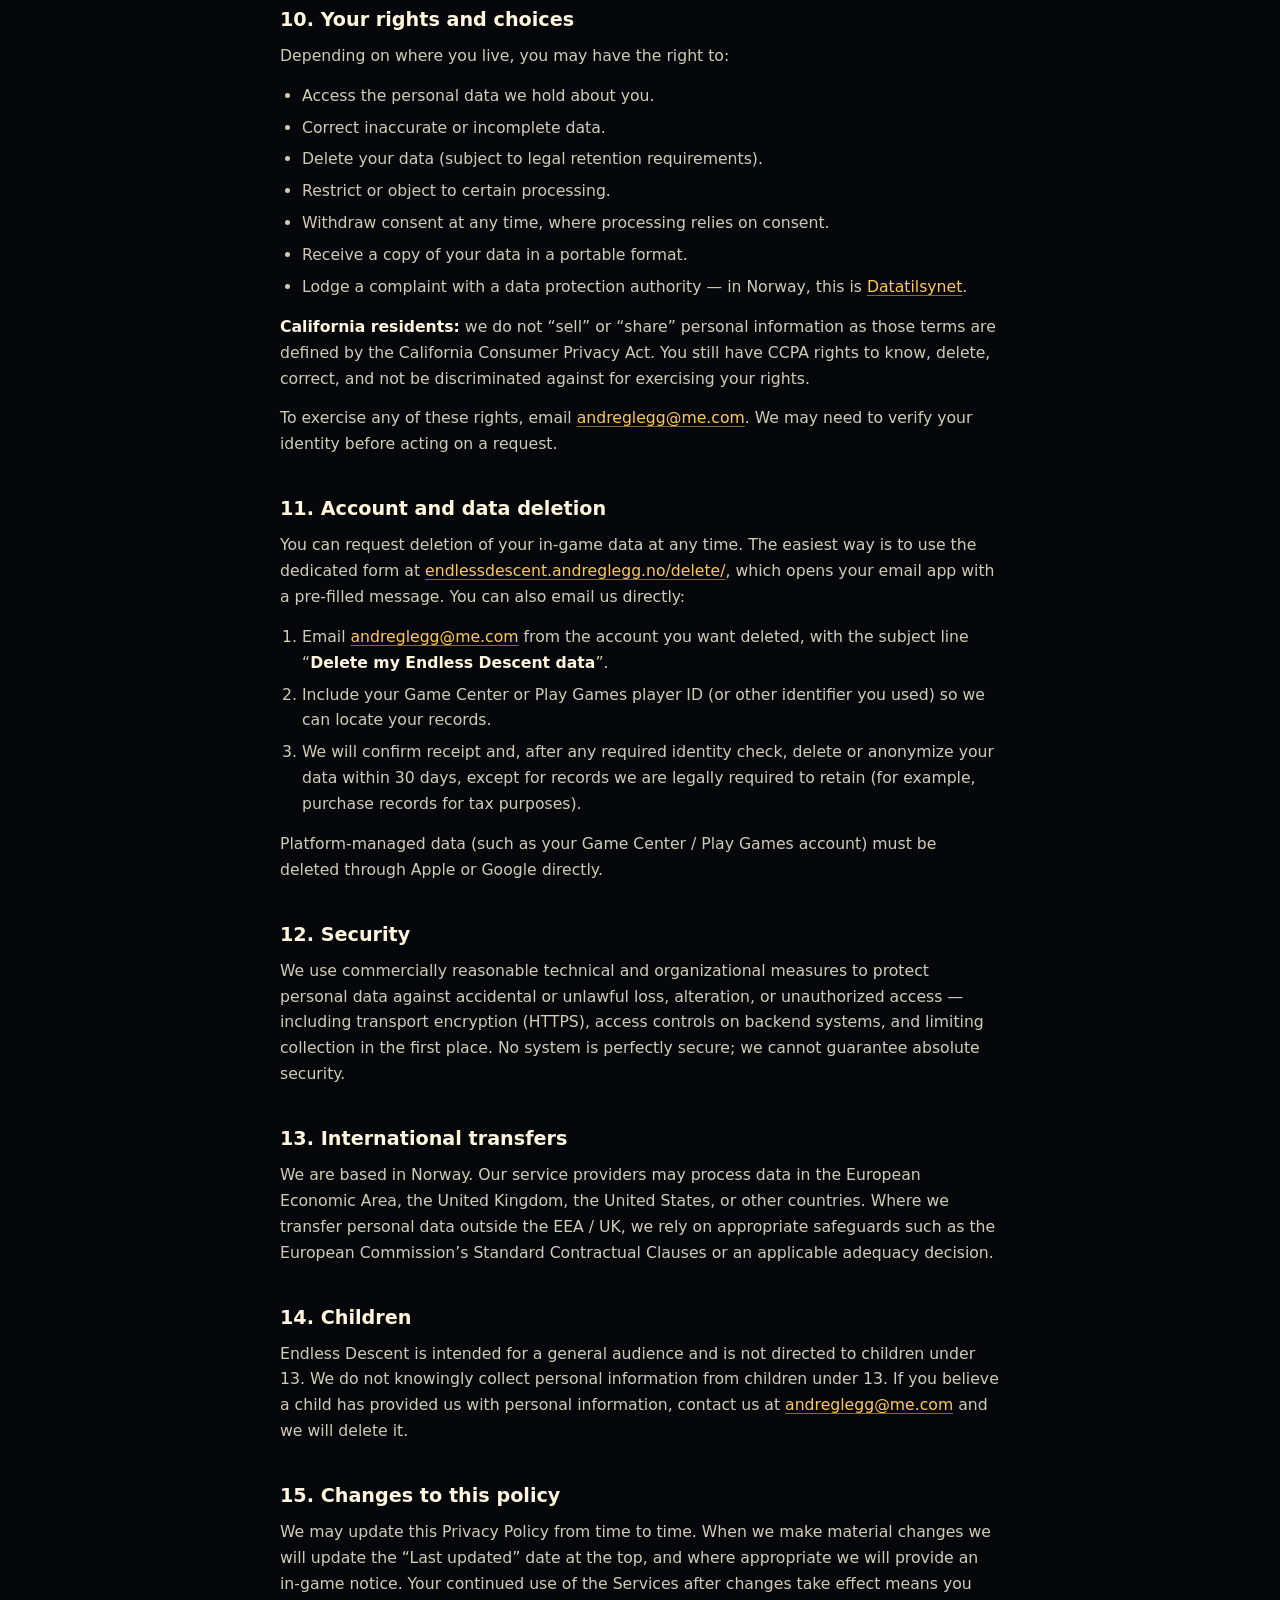
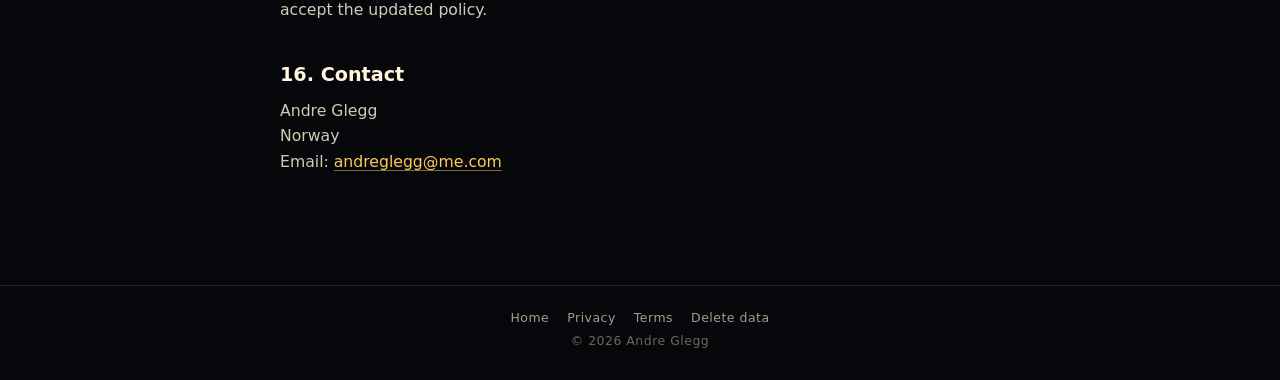
==== commit 12dc7330: "Add data deletion request form at /delete/ Self-serve flow that opens the user's email app with a pr" ====
--- a/privacy/index.html
+++ b/privacy/index.html
@@ -18,12 +18,13 @@
       <nav>
         <a href="/privacy/" aria-current="page">Privacy</a>
         <a href="/terms/">Terms</a>
+        <a href="/delete/">Delete data</a>
       </nav>
     </header>
 
     <main class="doc">
       <h1>Privacy Policy</h1>
-      <p class="meta">Last updated: 12 May 2026</p>
+      <p class="meta">Last updated: 13 May 2026</p>
 
       <p>
         This Privacy Policy explains how <strong>Andre Glegg</strong>
@@ -335,7 +336,10 @@
 
       <h2 id="deletion">11. Account and data deletion</h2>
       <p>
-        You can request deletion of your in-game data at any time:
+        You can request deletion of your in-game data at any time. The easiest way
+        is to use the dedicated form at
+        <a href="/delete/">endlessdescent.andreglegg.no/delete/</a>, which opens
+        your email app with a pre-filled message. You can also email us directly:
       </p>
       <ol>
         <li>
@@ -407,6 +411,7 @@
         <a href="/">Home</a>
         <a href="/privacy/">Privacy</a>
         <a href="/terms/">Terms</a>
+        <a href="/delete/">Delete data</a>
       </nav>
       &copy; 2026 Andre Glegg
     </footer>
